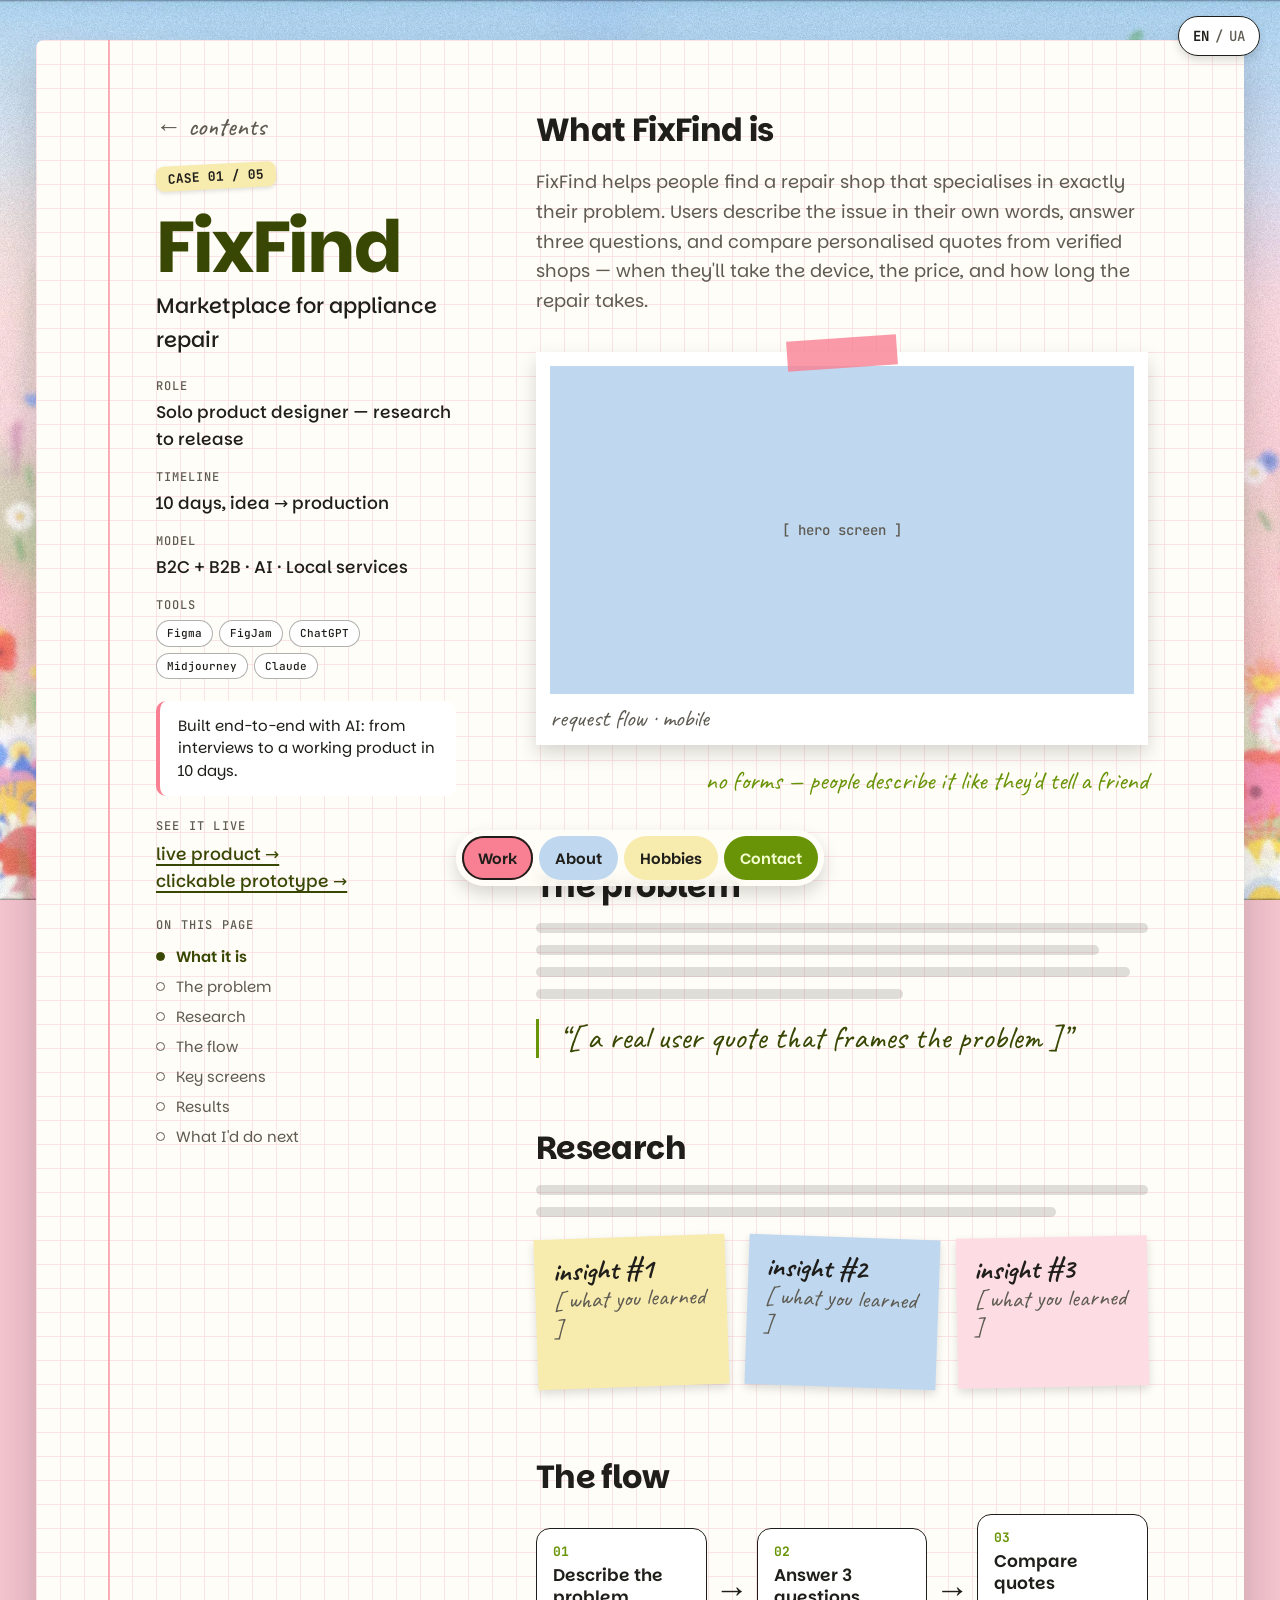
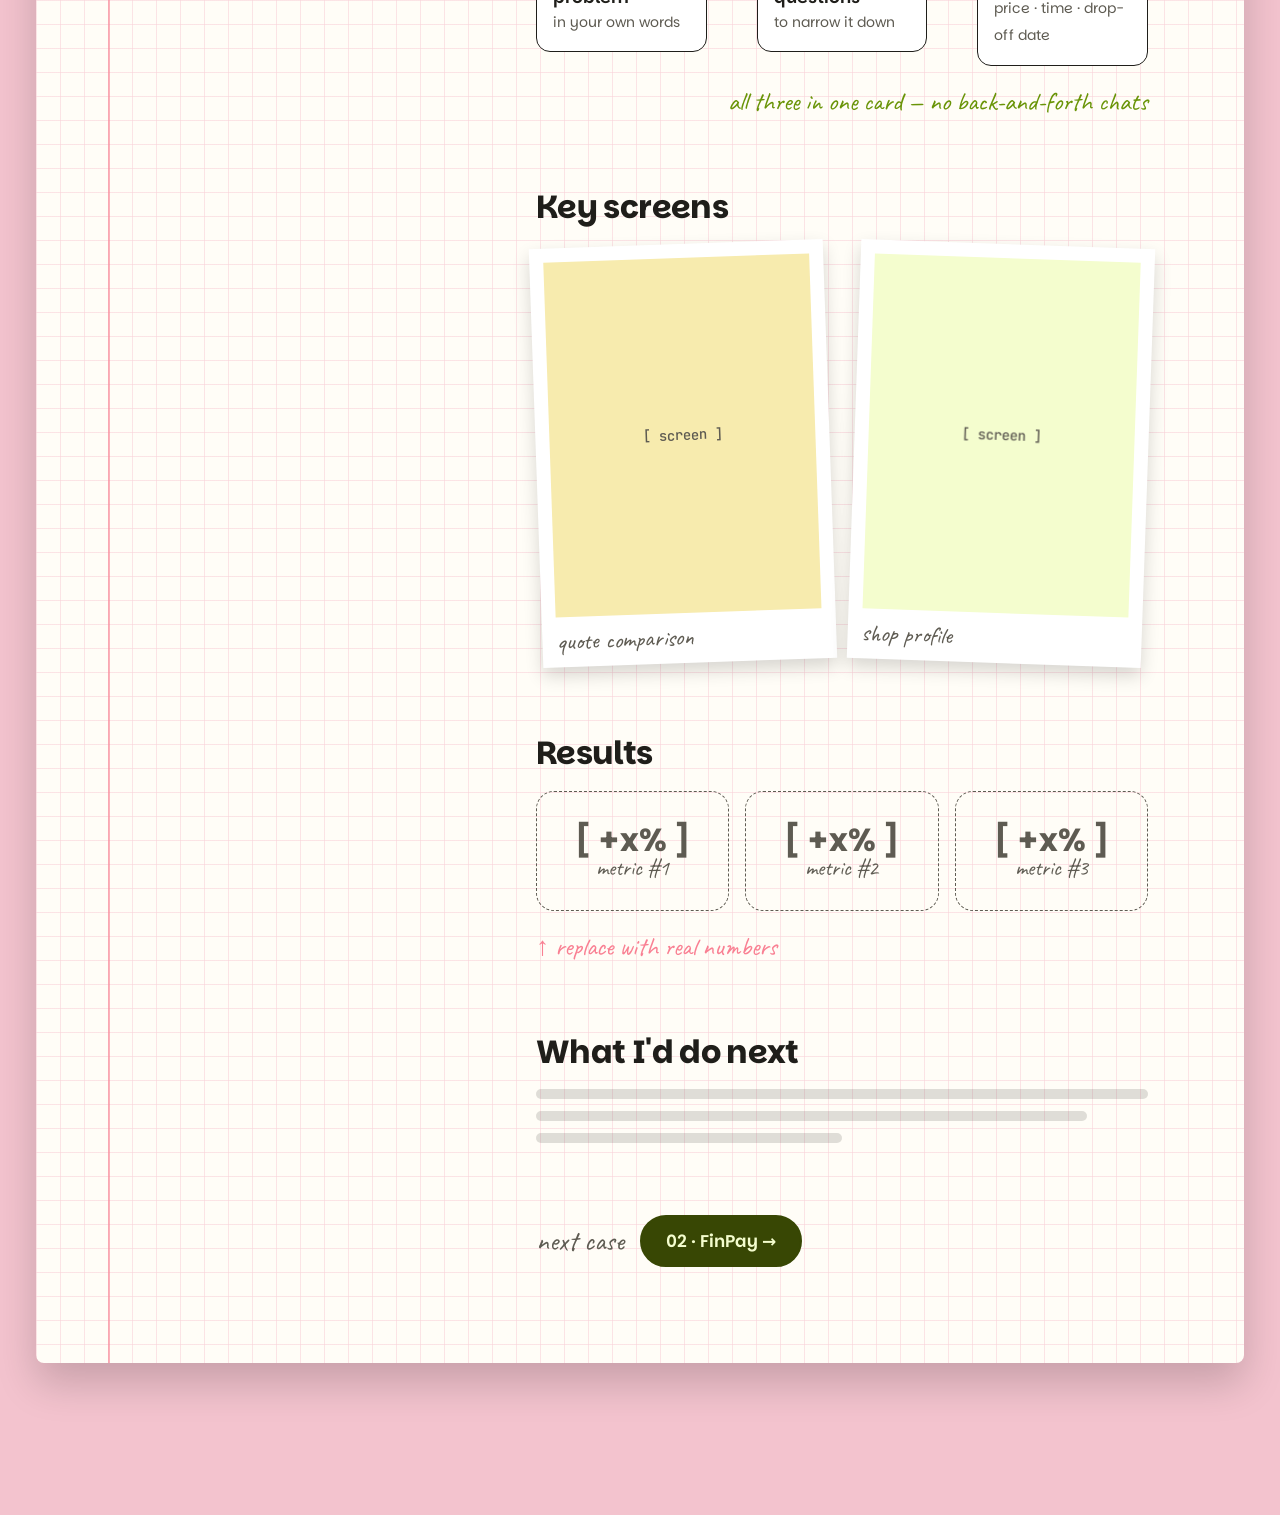
==== cases/fixfind.html @ ec75ca3f "Build notebook portfolio with generated meadow background - Notebook spreads: hero, work contents + " ====
<!doctype html>
<html lang="en">
<head>
  <meta charset="utf-8">
  <meta name="viewport" content="width=device-width, initial-scale=1">
  <title>FixFind — case study · Yana Prydeus</title>
  <meta name="description" content="FixFind: a marketplace for appliance repair, designed and shipped end-to-end with AI in 10 days.">
  <meta name="theme-color" content="#F4FDCE">
  <link rel="preconnect" href="https://fonts.googleapis.com">
  <link rel="preconnect" href="https://fonts.gstatic.com" crossorigin>
  <link href="https://fonts.googleapis.com/css2?family=Caveat:wght@400;700&family=JetBrains+Mono:wght@500;700&family=Parkinsans:wght@400;500;600;700&display=swap" rel="stylesheet">
  <link rel="stylesheet" href="../css/style.css">
  <style>body::before { background-image: url("../assets/meadow-wide.webp"); } @media (max-aspect-ratio: 4/5) { body::before { background-image: url("../assets/meadow-tall.webp"); } }</style>
  <script>try { if (localStorage.getItem('lang') === 'ua') document.documentElement.setAttribute('data-lang', 'ua'); } catch (e) {}</script>
</head>
<body>
  <a class="skip" href="#main" data-i18n="skip">Skip to content</a>
  <button class="lang" type="button" aria-label="Switch language / Змінити мову">
    <span data-lang-opt="en" aria-current="true">EN</span><span aria-hidden="true">/</span><span data-lang-opt="ua">UA</span>
  </button>
  <nav aria-label="Sections">
    <ul class="tabs">
      <li><a class="tab--work" href="../index.html#work" aria-current="true" data-i18n="nav.work">Work</a></li>
      <li><a class="tab--about" href="../index.html#about" data-i18n="nav.about">About</a></li>
      <li><a class="tab--hobbies" href="../index.html#hobbies" data-i18n="nav.hobbies">Hobbies</a></li>
      <li><a class="tab--contact" href="../index.html#contact" data-i18n="nav.contact">Contact</a></li>
    </ul>
  </nav>

  <div class="case-wrap">
    <article class="sheet paper" id="main">
      <!-- Sticky meta column -->
      <aside class="aside stack" aria-label="Project details">
        <a class="hand link" style="display:block;font-size:26px;color:var(--ink-2);text-decoration:none" href="../index.html#work" data-i18n="cp.back">← contents</a>
        <span class="chip-no">CASE 01 / 05</span>
        <div>
          <h1 class="case-title">FixFind</h1>
          <p style="font-size:21px;font-weight:500;margin-top:6px" data-i18n="cp.sub">Marketplace for appliance repair</p>
        </div>
        <dl class="meta">
          <dt data-i18n="cp.role">Role</dt><dd data-i18n="cp.roleV">Solo product designer — research to release</dd>
          <dt data-i18n="cp.time">Timeline</dt><dd data-i18n="cp.timeV">10 days, idea → production</dd>
          <dt data-i18n="cp.model">Model</dt><dd data-i18n="cp.modelV">B2C + B2B · AI · Local services</dd>
          <dt data-i18n="cp.tools">Tools</dt>
          <dd><ul class="chips" style="margin-top:6px"><li>Figma</li><li>FigJam</li><li>ChatGPT</li><li>Midjourney</li><li>Claude</li></ul></dd>
        </dl>
        <p class="callout" data-i18n="cp.callout">Built end-to-end with AI: from interviews to a working product in 10 days.</p>
        <div>
          <p class="label" data-i18n="cp.live">See it live</p>
          <!-- TODO: real links -->
          <p style="margin-top:6px"><a class="link" href="#" data-i18n="cp.liveL">live product →</a></p>
          <p><a class="link" href="#" data-i18n="cp.protoL">clickable prototype →</a></p>
        </div>
        <nav class="toc-wrap" aria-label="On this page">
          <p class="label" data-i18n="cp.toc">On this page</p>
          <ul class="toc">
            <li><a href="#what" aria-current="true" data-i18n="cp.s1">What it is</a></li>
            <li><a href="#problem" data-i18n="cp.s2">The problem</a></li>
            <li><a href="#research" data-i18n="cp.s3">Research</a></li>
            <li><a href="#flow" data-i18n="cp.s4">The flow</a></li>
            <li><a href="#screens" data-i18n="cp.s5">Key screens</a></li>
            <li><a href="#results" data-i18n="cp.s6">Results</a></li>
            <li><a href="#next" data-i18n="cp.s7">What I'd do next</a></li>
          </ul>
        </nav>
      </aside>

      <!-- Story -->
      <div class="story">
        <section id="what" class="stack">
          <h2 class="h3" data-i18n="cp.whatT">What FixFind is</h2>
          <p data-i18n="cp.whatP">FixFind helps people find a repair shop that specialises in exactly their problem. Users describe the issue in their own words, answer three questions, and compare personalised quotes from verified shops — when they'll take the device, the price, and how long the repair takes.</p>
          <figure class="polaroid" style="margin-top:36px">
            <span class="tape" aria-hidden="true"></span>
            <!-- TODO: hero screenshot -->
            <div class="preview__shot" style="background:var(--clip-blue);aspect-ratio:16/9" data-i18n="cp.shot">[ hero screen ]</div>
            <figcaption data-i18n="cp.shotCap">request flow · mobile</figcaption>
          </figure>
          <p class="note" style="text-align:right" data-i18n="cp.noForms">no forms — people describe it like they'd tell a friend</p>
        </section>

        <section id="problem" class="stack">
          <h2 class="h3" data-i18n="cp.s2">The problem</h2>
          <div class="ph-lines" aria-hidden="true"><span style="width:100%"></span><span style="width:92%"></span><span style="width:97%"></span><span style="width:60%"></span></div>
          <p class="quote" data-i18n="cp.quote">“[ a real user quote that frames the problem ]”</p>
        </section>

        <section id="research" class="stack">
          <h2 class="h3" data-i18n="cp.s3">Research</h2>
          <div class="ph-lines" aria-hidden="true"><span style="width:100%"></span><span style="width:85%"></span></div>
          <div class="insights">
            <div class="sticky"><b><span data-i18n="cp.insight">insight</span> #1</b><span data-i18n="cp.insightP">[ what you learned ]</span></div>
            <div class="sticky"><b><span data-i18n="cp.insight">insight</span> #2</b><span data-i18n="cp.insightP">[ what you learned ]</span></div>
            <div class="sticky"><b><span data-i18n="cp.insight">insight</span> #3</b><span data-i18n="cp.insightP">[ what you learned ]</span></div>
          </div>
        </section>

        <section id="flow" class="stack">
          <h2 class="h3" data-i18n="cp.s4">The flow</h2>
          <div class="flow">
            <div class="step"><b>01</b><strong data-i18n="cp.st1">Describe the problem</strong><span data-i18n="cp.st1s">in your own words</span></div>
            <span class="flow__arrow" aria-hidden="true">→</span>
            <div class="step"><b>02</b><strong data-i18n="cp.st2">Answer 3 questions</strong><span data-i18n="cp.st2s">to narrow it down</span></div>
            <span class="flow__arrow" aria-hidden="true">→</span>
            <div class="step"><b>03</b><strong data-i18n="cp.st3">Compare quotes</strong><span data-i18n="cp.st3s">price · time · drop-off date</span></div>
          </div>
          <p class="note" style="text-align:right" data-i18n="cp.oneCard">all three in one card — no back-and-forth chats</p>
        </section>

        <section id="screens" class="stack">
          <h2 class="h3" data-i18n="cp.s5">Key screens</h2>
          <div class="screens">
            <figure class="polaroid"><div class="photo" style="background:var(--butter);aspect-ratio:3/4" data-i18n="cp.scr">[ screen ]</div><figcaption data-i18n="cp.scr1">quote comparison</figcaption></figure>
            <figure class="polaroid"><div class="photo" style="background:var(--melon);aspect-ratio:3/4" data-i18n="cp.scr">[ screen ]</div><figcaption data-i18n="cp.scr2">shop profile</figcaption></figure>
          </div>
        </section>

        <section id="results" class="stack">
          <h2 class="h3" data-i18n="cp.s6">Results</h2>
          <div class="results">
            <div class="result"><b>[ +x% ]</b><span><span data-i18n="cp.metric">metric</span> #1</span></div>
            <div class="result"><b>[ +x% ]</b><span><span data-i18n="cp.metric">metric</span> #2</span></div>
            <div class="result"><b>[ +x% ]</b><span><span data-i18n="cp.metric">metric</span> #3</span></div>
          </div>
          <p class="note" style="color:var(--blush)" data-i18n="cp.todo">↑ replace with real numbers</p>
        </section>

        <section id="next" class="stack">
          <h2 class="h3" data-i18n="cp.s7">What I'd do next</h2>
          <div class="ph-lines" aria-hidden="true"><span style="width:100%"></span><span style="width:90%"></span><span style="width:50%"></span></div>
        </section>

        <div class="next">
          <span class="hand" style="font-size:28px;color:var(--ink-2)" data-i18n="cp.nextCase">next case</span>
          <a class="btn btn--solid" href="../index.html#work">02 · FinPay →</a>
        </div>
      </div>
    </article>
  </div>

  <script src="../js/i18n.js"></script>
  <script src="../js/main.js"></script>
</body>
</html>
---- css/style.css ----
/* ==========================================================
   Yana Prydeus — notebook portfolio
   Palette from the moodboard: Melon · Blush · Pistachio · Grass
   ========================================================== */
:root {
  --melon: #F4FDCE;
  --blush: #F98093;
  --blush-soft: #FDDDE3;
  --pistachio: #699407;
  --grass: #384704;
  --paper: #FFFDF7;
  --grid: rgba(249, 211, 217, .6);
  --fold: #E9DCCB;
  --clip-blue: #BFD8F0;
  --butter: #F7EBAE;
  --lilac: #E6DDF7;
  --tennis: #DCEB6E;
  --ink: #1F1E1A;
  --ink-2: #5E5B52;
  --line: rgba(31, 30, 26, .15);

  --f-sans: "Parkinsans", system-ui, -apple-system, "Segoe UI", sans-serif;
  --f-hand: "Caveat", "Segoe Print", cursive;
  --f-mono: "JetBrains Mono", ui-monospace, Menlo, monospace;

  --ease-out: cubic-bezier(.22, 1, .36, 1);
  --shadow-sm: 0 4px 10px rgba(0, 0, 0, .14);
  --shadow-md: 0 8px 18px rgba(0, 0, 0, .16);
  --shadow-lg: 0 20px 40px rgba(0, 0, 0, .18);
  --tabs-w: 120px;
}

*, *::before, *::after { box-sizing: border-box; }
html { scroll-behavior: smooth; -webkit-text-size-adjust: 100%; }
body {
  margin: 0;
  min-height: 100vh;
  color: var(--ink);
  font: 400 17px/1.6 var(--f-sans);
  background: #F3C3CE;
  -webkit-font-smoothing: antialiased;
}
/* Meadow background — fixed layer (works on iOS, unlike background-attachment: fixed) */
body::before {
  content: "";
  position: fixed;
  inset: 0;
  z-index: -1;
  background: #F3C3CE url("../assets/meadow-wide.webp") center / cover no-repeat;
}
@media (max-aspect-ratio: 4/5) {
  body::before { background-image: url("../assets/meadow-tall.webp"); }
}

img, svg { display: block; max-width: 100%; }
a { color: inherit; }
h1, h2, h3, p { margin: 0; }
h1, h2, h3 { letter-spacing: -0.02em; line-height: 1.1; text-wrap: balance; }
button { font: inherit; color: inherit; }

:focus-visible { outline: 3px solid var(--grass); outline-offset: 3px; border-radius: 6px; }
.skip {
  position: absolute; left: 16px; top: -80px; z-index: 200;
  background: var(--ink); color: var(--paper); padding: 10px 16px; border-radius: 10px; text-decoration: none;
}
.skip:focus { top: 16px; }
.visually-hidden { position: absolute !important; width: 1px; height: 1px; overflow: hidden; clip: rect(0 0 0 0); white-space: nowrap; }

/* ---------- Type helpers ---------- */
.eyebrow { font: 500 13px/1.4 var(--f-mono); letter-spacing: .12em; text-transform: uppercase; color: var(--ink-2); }
.label { white-space: nowrap; font: 500 12px/1.4 var(--f-mono); letter-spacing: .1em; text-transform: uppercase; color: var(--ink-2); }
.hand { font-family: var(--f-hand); line-height: 1.15; }
.hand--title { font-size: clamp(40px, 5vw, 56px); font-weight: 700; color: var(--pistachio); transform: rotate(-2deg); transform-origin: left; display: inline-block; }
.display { font-size: clamp(34px, 4.2vw, 50px); font-weight: 700; line-height: 1.12; }
.h2 { font-size: clamp(30px, 3.4vw, 40px); font-weight: 700; }
.h3 { font-size: clamp(24px, 2.6vw, 32px); font-weight: 700; }
.lead { font-size: 18px; line-height: 1.6; color: var(--ink-2); max-width: 46ch; }
.muted { color: var(--ink-2); }
mark {
  background: linear-gradient(transparent 55%, var(--blush-soft) 55%, var(--blush-soft) 92%, transparent 92%);
  color: inherit; padding: 0 .08em;
}

/* ---------- Buttons ---------- */
.actions { display: flex; flex-wrap: wrap; gap: 12px; }
.btn {
  display: inline-flex; align-items: center; justify-content: center; gap: 8px;
  min-height: 52px; padding: 0 24px; border-radius: 999px;
  font: 600 17px/1 var(--f-sans); text-decoration: none; cursor: pointer;
  border: 2px solid var(--grass);
  transition: transform .2s var(--ease-out), background-color .2s, color .2s;
}
.btn--solid { background: var(--grass); color: var(--melon); }
.btn--ghost { background: transparent; color: var(--grass); }
.btn:hover { transform: translateY(-2px); }
.btn--ghost:hover { background: var(--melon); }
.btn[aria-disabled="true"] { opacity: .5; pointer-events: none; }
.link { color: var(--grass); font-weight: 500; text-underline-offset: 4px; text-decoration-thickness: 1.5px; }
.link:hover { color: var(--pistachio); }

/* ---------- Fixed chrome: language switch + index tabs ---------- */
.lang {
  position: fixed; top: 16px; right: 20px; z-index: 50;
  display: inline-flex; align-items: center; gap: 6px;
  min-height: 40px; padding: 0 14px; border-radius: 999px;
  background: #fff; border: 1.5px solid var(--ink); cursor: pointer;
  font: 500 14px/1 var(--f-mono); box-shadow: var(--shadow-sm);
}
.lang span { color: var(--ink-2); }
.lang span[aria-current="true"] { color: var(--ink); font-weight: 700; }

.tabs {
  position: fixed; right: 0; top: 110px; z-index: 40;
  display: flex; flex-direction: column; gap: 14px;
  margin: 0; padding: 0; list-style: none;
}
.tabs a {
  display: flex; align-items: center;
  width: var(--tabs-w); height: 58px; padding-left: 26px;
  border-radius: 12px 0 0 12px;
  font: 600 16px/1 var(--f-sans); text-decoration: none; color: var(--ink);
  box-shadow: 0 2px 6px rgba(0, 0, 0, .12);
  transform: translateX(14px);
  transition: transform .25s var(--ease-out);
}
.tabs a:hover, .tabs a[aria-current="true"] { transform: translateX(0); }
.tab--work { background: var(--blush); }
.tab--about { background: var(--clip-blue); }
.tab--hobbies { background: var(--butter); }
.tab--contact { background: var(--pistachio); color: var(--melon) !important; }

/* ---------- Sections & notebook spreads ---------- */
main { padding: 0 calc(var(--tabs-w) + 8px) 0 24px; }
.section { padding: 64px 0; scroll-margin-top: 0; }
.section:first-child { padding-top: 60px; }

.spread {
  position: relative;
  max-width: 1208px; margin: 0 auto;
  display: grid; grid-template-columns: 1fr 1fr;
  background: var(--fold);
  border-radius: 8px; padding: 0 4px 8px;
  box-shadow: var(--shadow-lg);
}
.spread::after { /* the fold */
  content: ""; position: absolute; top: 0; bottom: 8px; left: 50%; width: 60px; transform: translateX(-50%);
  background: linear-gradient(90deg, transparent, rgba(0, 0, 0, .10), transparent);
  pointer-events: none;
}
.paper {
  background-color: var(--paper);
  background-image:
    linear-gradient(var(--grid) 1px, transparent 1px),
    linear-gradient(90deg, var(--grid) 1px, transparent 1px);
  background-size: 24px 24px;
}
.page { position: relative; min-height: 760px; padding: 56px 64px 64px 72px; overflow: hidden; }
.page--left { border-radius: 6px 0 0 6px; }
.page--right { border-radius: 0 6px 6px 0; padding-left: 64px; }
.stack > * + * { margin-top: var(--gap, 20px); }

/* ---------- Shared paper objects ---------- */
.polaroid {
  background: #fff; padding: 14px 14px 12px; margin: 0;
  box-shadow: var(--shadow-md); position: relative;
}
.polaroid figcaption { font: 400 24px/1.2 var(--f-hand); color: var(--ink-2); padding-top: 10px; }
.photo {
  aspect-ratio: 25 / 29; display: grid; place-items: center;
  font: 500 14px/1 var(--f-mono); color: var(--ink-2);
  background: var(--clip-blue); overflow: hidden;
}
.photo img { width: 100%; height: 100%; object-fit: cover; }
.tape { position: absolute; width: 110px; height: 30px; background: rgba(249, 128, 147, .8); left: 50%; top: -14px; transform: translateX(-50%) rotate(-4deg); }
.tape--blue { background: rgba(191, 216, 240, .9); }
.tape--butter { background: rgba(247, 235, 174, .95); }
.sticky {
  background: var(--butter); padding: 16px 18px 18px; box-shadow: var(--shadow-sm);
  font-family: var(--f-hand); text-decoration: none; display: block; width: max-content; max-width: 240px;
}
.sticky b { display: block; font-size: 28px; line-height: 1.1; }
.sticky span { display: block; font-size: 24px; line-height: 1.15; color: var(--ink-2); }
.sticky b span { display: inline; font-size: inherit; color: inherit; }
a.sticky { transition: transform .25s var(--ease-out); }
a.sticky:hover { transform: rotate(0deg) translateY(-3px) !important; }
.deco { position: absolute; pointer-events: none; }
.sparkle { width: 26px; height: 26px; }

/* ---------- Hero ---------- */
.hero__intro { --gap: 22px; }
.hero__note { position: absolute; left: 72px; bottom: 48px; font-size: 28px; color: var(--ink-2); }
.hero__photo { width: 100%; transform: rotate(-3deg); margin-top: 18px; }
.hero__photo .clip { position: absolute; top: -32px; left: 50%; transform: translateX(-50%); width: 96px; }
.hero__right { display: grid; grid-template-columns: minmax(0, 250px) 1fr; gap: 28px; align-items: start; }
.impact { list-style: none; margin: 0; padding: 30px 0 0; position: relative; }
.impact__title { font: 700 30px/1 var(--f-hand); color: var(--pistachio); transform: rotate(-2deg); margin-bottom: 14px; }
.impact li + li { margin-top: 16px; }
.impact b { display: block; font: 700 40px/1.05 var(--f-sans); color: var(--grass); letter-spacing: -0.02em; }
.impact span { font: 400 24px/1.1 var(--f-hand); color: var(--ink-2); }
.impact .circle { position: absolute; left: -16px; top: -12px; width: 150px; }
.hero__sticky { position: absolute; left: 80px; bottom: 120px; transform: rotate(4deg); }
.hero__ball { right: 70px; bottom: 70px; width: 70px; transform: rotate(20deg); }

/* ---------- Work: contents + preview ---------- */
.contents { list-style: none; margin: 8px 0 0; padding: 0; }
.row {
  display: flex; align-items: center; gap: 12px; width: 100%;
  padding: 16px 12px; border: 0; border-radius: 8px; background: transparent;
  text-align: left; cursor: pointer;
  transition: background-color .2s;
}
.row:hover, .row[aria-pressed="true"] { background: var(--blush-soft); }
.row__no { font: 500 14px/1 var(--f-mono); color: var(--ink-2); width: 24px; flex: none; }
.row__title { font: 600 24px/1.15 var(--f-sans); letter-spacing: -0.01em; }
.row__leader { flex: 1; border-bottom: 1.5px dotted rgba(94, 91, 82, .6); transform: translateY(4px); min-width: 24px; }
.row__domain { font: 400 25px/1 var(--f-hand); color: var(--ink-2); white-space: nowrap; }
.preview { --gap: 18px; }
.preview .polaroid { padding: 12px; transform: rotate(-1.5deg); }
.preview__shot { aspect-ratio: 448 / 240; display: grid; place-items: center; font: 500 14px/1 var(--f-mono); color: var(--ink-2); transition: background-color .3s; }
.preview__title { font: 700 40px/1.1 var(--f-sans); color: var(--grass); letter-spacing: -0.02em; }
.preview__metric { display: flex; align-items: baseline; gap: 12px; flex-wrap: wrap; }
.preview__metric b { font: 700 34px/1 var(--f-sans); color: var(--grass); }
.preview__metric span { font: 400 26px/1 var(--f-hand); color: var(--ink-2); }
.preview [data-fade] { transition: opacity .2s; }
.preview.is-swapping [data-fade] { opacity: 0; }
.work__hint { margin-top: 28px; font-size: 24px; color: var(--pistachio); }

/* ---------- About ---------- */
.process { display: flex; flex-wrap: wrap; align-items: baseline; gap: 2px 8px; font: 700 30px/1.25 var(--f-hand); color: var(--grass); margin-top: 8px; }
.process i { font-style: normal; font-weight: 400; color: var(--ink-2); }
.timeline { list-style: none; margin: 18px 0 0; padding: 0; }
.job { display: grid; grid-template-columns: 96px 1fr; gap: 0 18px; padding: 14px 0; align-items: baseline; }
.job + .job { border-top: 1px dashed var(--line); }
.job__years { font: 500 12px/1 var(--f-mono); color: var(--ink-2); }
.job__co { font: 600 19px/1.3 var(--f-sans); display: block; }
.job__role { font-size: 14px; color: var(--ink-2); display: block; }
.job__metric { font-size: 15px; display: block; margin-top: 3px; }
.job__metric b { color: var(--grass); }
.chips { display: flex; flex-wrap: wrap; gap: 6px; list-style: none; margin: 10px 0 0; padding: 0; }
.chips li { padding: 5px 10px; border-radius: 999px; background: #fff; border: 1px solid rgba(31, 30, 26, .35); font: 500 11px/1.3 var(--f-mono); }
.about__sticky { position: absolute; right: 56px; bottom: 56px; transform: rotate(4deg); }

/* ---------- Hobbies: flip polaroids ---------- */
.flip { perspective: 1200px; width: 228px; position: relative; }
.flip__inner { position: relative; transition: transform .6s var(--ease-out); transform-style: preserve-3d; }
.flip__face, .flip__back { backface-visibility: hidden; -webkit-backface-visibility: hidden; }
.flip__back {
  position: absolute; inset: 0; transform: rotateY(180deg);
  background: var(--paper); box-shadow: var(--shadow-md);
  display: grid; place-items: center; padding: 24px; text-align: center;
  font: 400 26px/1.2 var(--f-hand); color: var(--ink-2);
}
.flip:hover .flip__inner, .flip:focus-within .flip__inner, .flip.is-flipped .flip__inner { transform: rotateY(180deg); }
.flip button { all: unset; display: block; width: 100%; cursor: pointer; }
.flip .polaroid, .flip .photo { width: 100%; }
.flip button:focus-visible { outline: 3px solid var(--grass); outline-offset: 6px; }
.hobbies__big { width: 300px; transform: rotate(-4deg); margin-top: 40px; }
.hobbies__grid { position: relative; height: 640px; }
.hobbies__grid .flip:nth-child(1) { position: absolute; left: 0; top: 8px; transform: rotate(3deg); }
.hobbies__grid .flip:nth-child(2) { position: absolute; left: 260px; top: 40px; transform: rotate(-4deg); }
.hobbies__grid .flip:nth-child(3) { position: absolute; left: 96px; top: 340px; transform: rotate(-2deg); }
.hobbies__ask { position: absolute; right: 48px; bottom: 120px; transform: rotate(5deg); }
.hobbies__note { position: absolute; right: 40px; bottom: 40px; font-size: 26px; color: var(--pistachio); text-align: right; }

/* ---------- Contact ---------- */
.paths { display: grid; gap: 16px; margin-top: 8px; }
.path { background: #fff; border-radius: 14px; padding: 20px 22px; box-shadow: var(--shadow-sm); border-left: 4px solid var(--blush); }
.path:nth-child(2) { border-left-color: var(--pistachio); }
.path h3 { font-size: 20px; margin-bottom: 6px; }
.path p { color: var(--ink-2); font-size: 16px; margin-bottom: 12px; }
.contact-list { list-style: none; margin: 18px 0 0; padding: 0; }
.contact-list li { display: grid; grid-template-columns: 124px 1fr; gap: 12px; padding: 16px 0; align-items: baseline; }
.contact-list li + li { border-top: 1px dashed var(--line); }
.contact-list a, .contact-list span { font: 600 19px/1.35 var(--f-sans); overflow-wrap: anywhere; }
.footer { text-align: center; padding: 8px 16px 40px; font: 400 26px/1.2 var(--f-hand); color: var(--ink); text-shadow: 0 1px 8px rgba(255, 255, 255, .7); }

/* ---------- Loader: the notebook opens ---------- */
.loader { display: none; }
html.play-loader .loader {
  display: grid; place-items: center;
  position: fixed; inset: 0; z-index: 100;
  background: rgba(244, 253, 206, .35);
  backdrop-filter: blur(6px); -webkit-backdrop-filter: blur(6px);
  animation: loader-out .45s var(--ease-out) 1.05s forwards;
}
.nb {
  position: relative; width: 240px; height: 320px; perspective: 1600px;
  /* float in, then slide right so the opened spread ends up centred */
  animation: nb-in .35s var(--ease-out) both, nb-center .65s var(--ease-out) .3s forwards;
}
.nb__page, .nb__cover { position: absolute; inset: 0; }
.nb__page { border-radius: 4px 10px 10px 4px; box-shadow: var(--shadow-lg); }
.nb__cover {
  transform-origin: left center; transform-style: preserve-3d;
  animation: nb-flip .65s var(--ease-out) .3s forwards;
}
.nb__front, .nb__inside { position: absolute; inset: 0; backface-visibility: hidden; -webkit-backface-visibility: hidden; }
.nb__front { background: var(--blush); border-radius: 4px 10px 10px 4px; display: grid; place-items: center; box-shadow: var(--shadow-lg); }
.nb__inside { transform: rotateY(180deg); border-radius: 10px 4px 4px 10px; box-shadow: inset -12px 0 16px -10px rgba(0,0,0,.18); }
.nb__label { background: var(--paper); padding: 10px 16px; border-radius: 4px; font-family: var(--f-hand); text-align: center; }
.nb__label b { display: block; font-size: 28px; line-height: 1; }
.nb__label span { font-size: 20px; color: var(--ink-2); }
.nb__band { position: absolute; top: 0; bottom: 0; right: 28px; width: 14px; background: var(--grass); animation: nb-band .4s ease-in .25s forwards; }
@keyframes nb-in { from { opacity: 0; transform: translateY(24px) scale(.96); } }
@keyframes nb-flip { to { transform: rotateY(-178deg); } }
@keyframes nb-center { to { transform: translateX(120px); } }
@keyframes nb-band { to { transform: translateX(90px) rotate(14deg); opacity: 0; } }
@keyframes loader-out { to { opacity: 0; transform: scale(1.4); visibility: hidden; } }

/* ---------- Case study page ---------- */
.case-wrap { padding: 40px calc(var(--tabs-w) + 8px) 64px 24px; }
.sheet {
  max-width: 1208px; margin: 0 auto; border-radius: 8px; box-shadow: var(--shadow-lg);
  position: relative;
  display: grid; grid-template-columns: 300px minmax(0, 1fr); gap: 80px;
  padding: 72px 96px 96px 120px;
}
.sheet::before { content: ""; position: absolute; top: 0; bottom: 0; left: 72px; width: 2px; background: rgba(249, 128, 147, .6); }
.aside { position: sticky; top: 32px; align-self: start; --gap: 22px; }
.case-title { font: 700 72px/1 var(--f-sans); color: var(--grass); letter-spacing: -0.03em; }
.chip-no { display: inline-block; background: var(--butter); padding: 6px 12px; border-radius: 8px; font: 700 13px/1 var(--f-mono); transform: rotate(-3deg); box-shadow: 0 2px 4px rgba(0, 0, 0, .12); }
.meta dt { font: 500 12px/1.4 var(--f-mono); letter-spacing: .08em; color: var(--ink-2); text-transform: uppercase; }
.meta dd { margin: 4px 0 16px; font-weight: 500; }
.callout { background: #fff; border-left: 4px solid var(--blush); border-radius: 10px; padding: 14px 18px; font-size: 15px; line-height: 1.5; }
.toc { list-style: none; margin: 8px 0 0; padding: 0; font-size: 15px; }
.toc a { display: block; padding: 3px 0 3px 20px; text-decoration: none; color: var(--ink-2); position: relative; }
.toc a::before { content: ""; position: absolute; left: 0; top: .62em; width: 9px; height: 9px; border-radius: 50%; border: 1.5px solid currentColor; }
.toc a[aria-current="true"] { color: var(--grass); font-weight: 600; }
.toc a[aria-current="true"]::before { background: currentColor; }
.story > section { scroll-margin-top: 32px; --gap: 20px; }
.story > section + section { margin-top: 72px; }
.story p { color: var(--ink-2); font-size: 18px; line-height: 1.65; max-width: 62ch; }
.note, .story .note { font: 400 26px/1.2 var(--f-hand); color: var(--pistachio); max-width: none; }
.ph-lines { display: grid; gap: 12px; }
.ph-lines span { height: 10px; border-radius: 5px; background: rgba(31, 30, 26, .14); }
.quote, .story .quote { max-width: none; border-left: 3px solid var(--pistachio); padding-left: 20px; font: 400 32px/1.2 var(--f-hand); color: var(--grass); }
.insights { display: grid; grid-template-columns: repeat(3, 1fr); gap: 20px; }
.insights .sticky { width: auto; max-width: none; min-height: 150px; }
.insights .sticky:nth-child(1) { transform: rotate(-2deg); }
.insights .sticky:nth-child(2) { background: var(--clip-blue); transform: rotate(2deg); }
.insights .sticky:nth-child(3) { background: var(--blush-soft); transform: rotate(-1deg); }
.flow { display: grid; grid-template-columns: 1fr auto 1fr auto 1fr; align-items: center; gap: 8px; }
.step { background: #fff; border: 1.5px solid var(--ink); border-radius: 14px; padding: 16px; }
.step b { display: block; font: 700 13px/1 var(--f-mono); color: var(--pistachio); margin-bottom: 6px; }
.step strong { display: block; font-weight: 600; line-height: 1.3; }
.step span { font-size: 14px; color: var(--ink-2); }
.flow__arrow { font: 700 34px/1 var(--f-hand); }
.screens { display: grid; grid-template-columns: 1fr 1fr; gap: 24px; }
.screens .polaroid:nth-child(1) { transform: rotate(-2deg); }
.screens .polaroid:nth-child(2) { transform: rotate(2deg); }
.results { display: grid; grid-template-columns: repeat(3, 1fr); gap: 16px; }
.result { border: 1.5px dashed var(--ink-2); border-radius: 18px; min-height: 120px; display: grid; place-content: center; text-align: center; }
.result b { font: 700 32px/1.1 var(--f-sans); color: var(--ink-2); }
.result span { font: 400 22px/1 var(--f-hand); color: var(--ink-2); }
.next { display: flex; align-items: center; gap: 16px; margin-top: 72px; }

/* ==========================================================
   Responsive
   ========================================================== */
@media (max-width: 1419px) {
  /* index tabs become a floating bottom bar */
  main, .case-wrap { padding-right: 24px; }
  body { padding-bottom: 88px; }
  .tabs {
    top: auto; bottom: 14px; right: 50%; transform: translateX(50%);
    flex-direction: row; gap: 6px; padding: 6px;
    background: rgba(255, 253, 247, .92); border-radius: 999px; box-shadow: var(--shadow-md);
    backdrop-filter: blur(6px); -webkit-backdrop-filter: blur(6px);
  }
  .tabs a { width: auto; height: 44px; padding: 0 16px; border-radius: 999px; transform: none; font-size: 15px; box-shadow: none; }
  .tabs a:hover { transform: none; }
  .tabs a[aria-current="true"] { outline: 2px solid var(--ink); outline-offset: -2px; }
}

@media (max-width: 1100px) {
  .page { padding: 48px 40px 56px 48px; }
  .hero__right { grid-template-columns: 1fr; }
  .hero__photo { width: 240px; }
  .hobbies__grid .flip { width: 190px; }
  .hobbies__grid .flip:nth-child(2) { left: 210px; }
  .sheet { grid-template-columns: 240px minmax(0, 1fr); gap: 48px; padding: 56px 48px 72px 96px; }
  .case-title { font-size: 56px; }
}

@media (max-width: 900px) {
  .spread { grid-template-columns: 1fr; padding: 0 0 6px; }
  .spread::after { display: none; }
  .page { min-height: 0; padding: 40px 24px 48px; }
  .page--left { border-radius: 6px 6px 0 0; }
  .page--right { border-radius: 0 0 6px 6px; border-top: 1px dashed var(--line); padding-left: 24px; }
  .hero__note, .hero__sticky, .about__sticky, .hobbies__ask, .hobbies__note { position: static; transform: none; margin-top: 24px; }
  .hero__note { display: block; }
  .hero__right { display: flex; flex-direction: column; gap: 28px; }
  .hero__photo { margin: 24px auto 0; }
  .hero__ball, #contact .deco { display: none; }
  .hobbies__big { margin: 24px auto 0; width: min(300px, 100%); }
  .hobbies__grid { height: auto; display: flex; flex-wrap: wrap; gap: 24px; justify-content: center; }
  .hobbies__grid .flip { position: static !important; width: min(228px, 100%); }
  .sheet { grid-template-columns: 1fr; gap: 40px; padding: 40px 24px 56px; }
  .sheet::before { display: none; }
  .aside { position: static; }
  .toc-wrap { display: none; }
  .insights, .results { grid-template-columns: 1fr; }
  .insights .sticky { min-height: 0; }
  .flow { grid-template-columns: 1fr; }
  .flow__arrow { transform: rotate(90deg); justify-self: center; }
  .screens { grid-template-columns: 1fr; }
}

@media (max-width: 600px) {
  body { font-size: 16px; }
  main, .case-wrap { padding-left: 16px; padding-right: 16px; }
  .section { padding: 40px 0; }
  .section:first-child { padding-top: 72px; }
  .case-wrap { padding-top: 72px; }
  .lang { top: 14px; right: 14px; }
  .tabs a { padding: 0 12px; font-size: 14px; }
  .actions .btn { flex: 1 1 100%; }
  .row { padding: 14px 8px; gap: 10px; flex-wrap: wrap; }
  .row__leader { display: none; }
  .row__title { font-size: 21px; }
  .row__domain { width: 100%; padding-left: 34px; font-size: 22px; }
  .job { grid-template-columns: 1fr; gap: 4px; }
  .contact-list li { grid-template-columns: 1fr; gap: 2px; }
  .contact-list a, .contact-list span { font-size: 17px; }
  .case-title { font-size: 48px; }
}

@media (prefers-reduced-motion: reduce) {
  html { scroll-behavior: auto; }
  *, *::before, *::after { animation-duration: .001ms !important; animation-delay: 0s !important; transition-duration: .001ms !important; }
  html.play-loader .loader { animation: loader-fade .2s ease forwards; }
  .nb { display: none; }
  .flip__inner { transition: none; }
}
@keyframes loader-fade { to { opacity: 0; visibility: hidden; } }
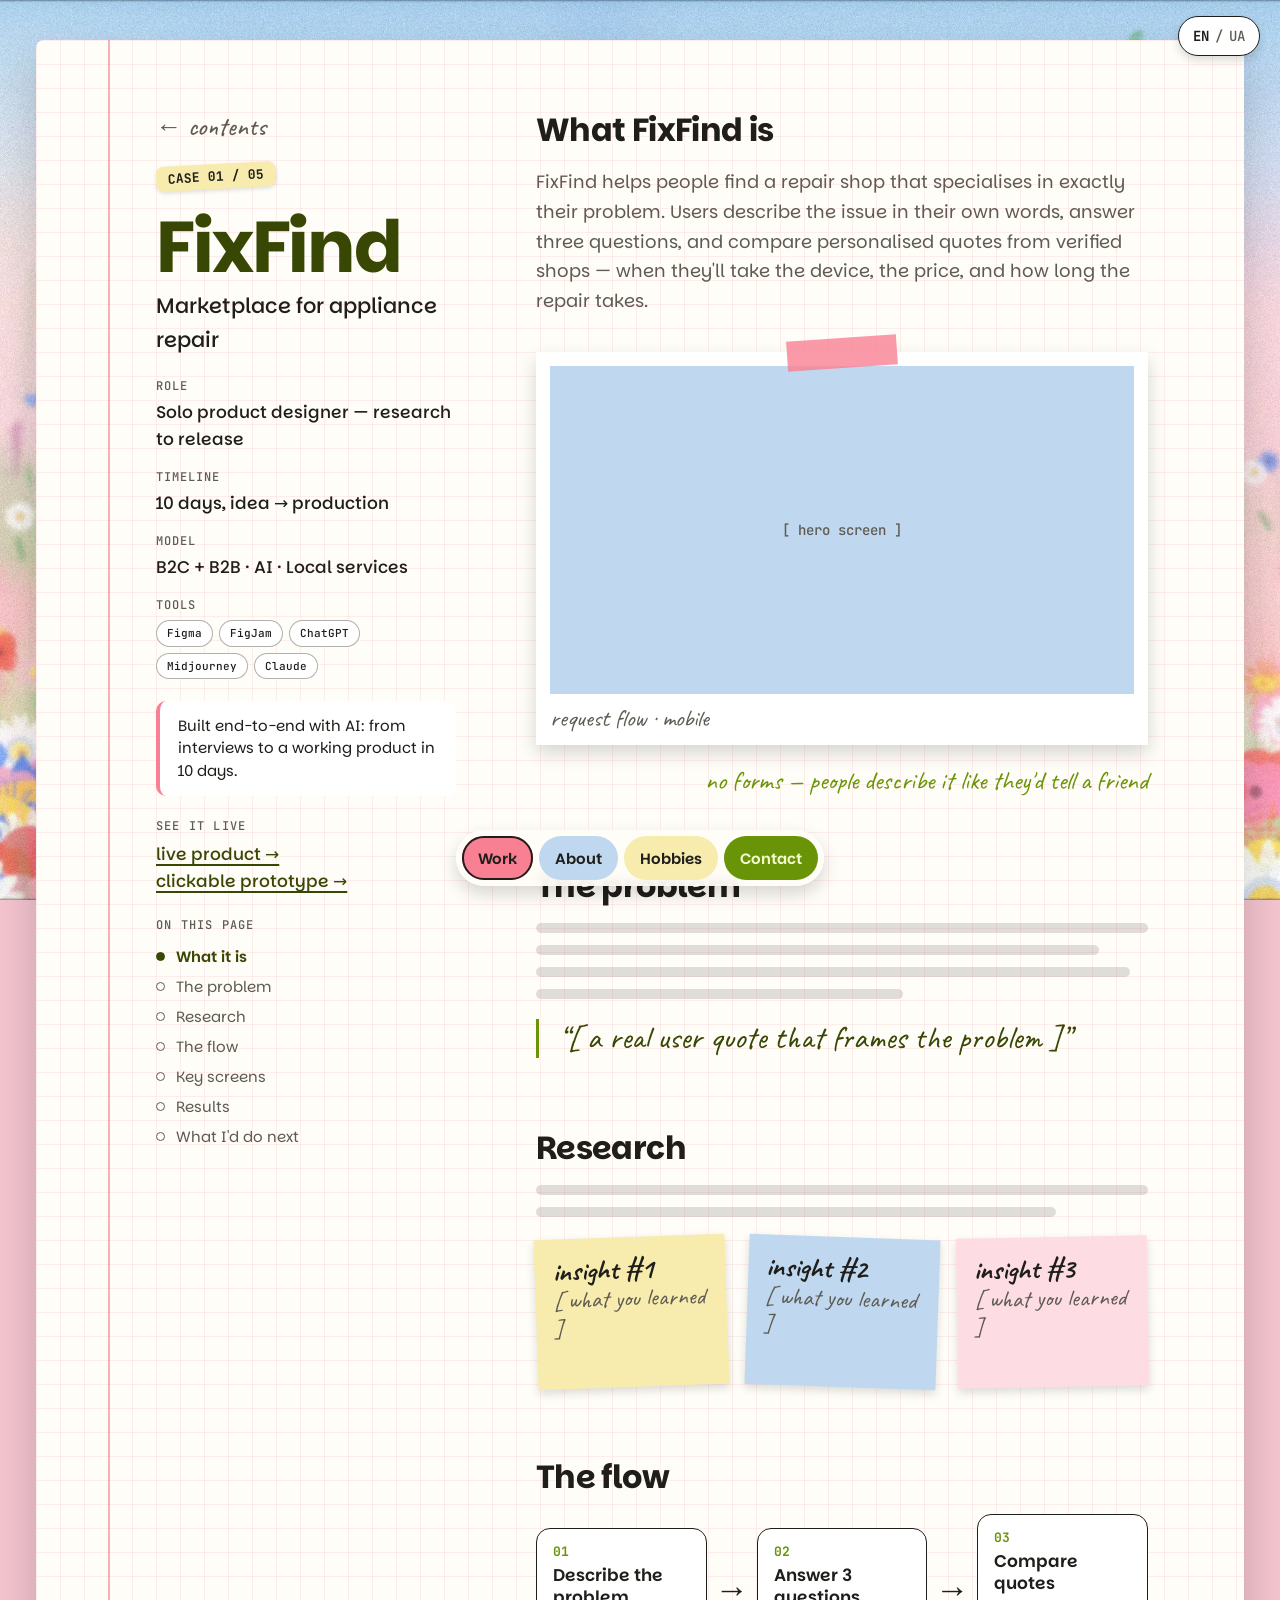
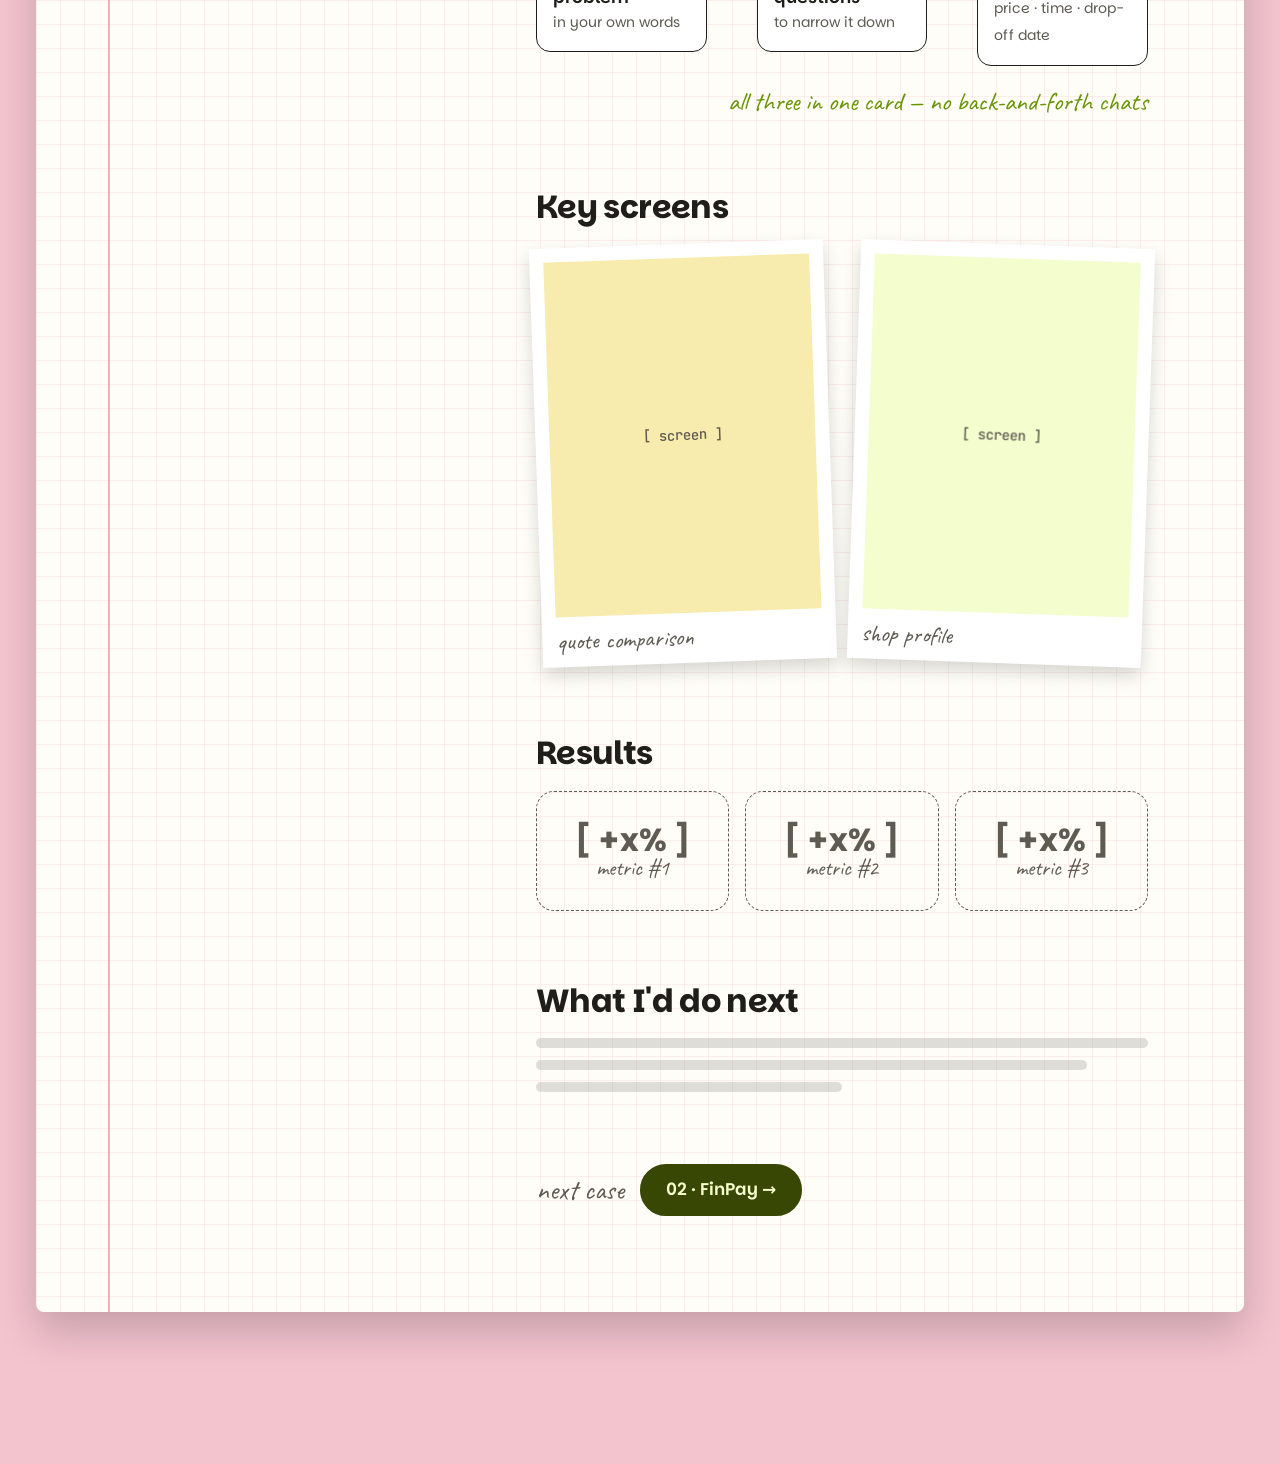
==== commit ad6d4e39: "Replace prototype hints with UI affordances - Remove leftover low-fi annotations (hover hints, metri" ====
--- a/cases/fixfind.html
+++ b/cases/fixfind.html
@@ -122,7 +122,6 @@
             <div class="result"><b>[ +x% ]</b><span><span data-i18n="cp.metric">metric</span> #2</span></div>
             <div class="result"><b>[ +x% ]</b><span><span data-i18n="cp.metric">metric</span> #3</span></div>
           </div>
-          <p class="note" style="color:var(--blush)" data-i18n="cp.todo">↑ replace with real numbers</p>
         </section>
 
         <section id="next" class="stack">
--- a/css/style.css
+++ b/css/style.css
@@ -9,7 +9,7 @@
   --pistachio: #699407;
   --grass: #384704;
   --paper: #FFFDF7;
-  --grid: rgba(249, 211, 217, .6);
+  --grid: rgba(249, 211, 217, .38);
   --fold: #E9DCCB;
   --clip-blue: #BFD8F0;
   --butter: #F7EBAE;
@@ -223,7 +223,12 @@
 .preview__metric span { font: 400 26px/1 var(--f-hand); color: var(--ink-2); }
 .preview [data-fade] { transition: opacity .2s; }
 .preview.is-swapping [data-fade] { opacity: 0; }
-.work__hint { margin-top: 28px; font-size: 24px; color: var(--pistachio); }
+.row__go {
+  font: 600 20px/1 var(--f-sans); color: var(--grass);
+  opacity: 0; transform: translateX(-6px);
+  transition: opacity .2s, transform .2s var(--ease-out);
+}
+.row:hover .row__go, .row[aria-pressed="true"] .row__go, .row:focus-visible .row__go { opacity: 1; transform: none; }
 
 /* ---------- About ---------- */
 .process { display: flex; flex-wrap: wrap; align-items: baseline; gap: 2px 8px; font: 700 30px/1.25 var(--f-hand); color: var(--grass); margin-top: 8px; }
@@ -251,6 +256,15 @@
   font: 400 26px/1.2 var(--f-hand); color: var(--ink-2);
 }
 .flip:hover .flip__inner, .flip:focus-within .flip__inner, .flip.is-flipped .flip__inner { transform: rotateY(180deg); }
+.flip__badge {
+  position: absolute; right: 12px; bottom: 12px; width: 34px; height: 34px; border-radius: 50%;
+  display: grid; place-items: center; background: #fff; color: var(--ink-2);
+  box-shadow: 0 2px 6px rgba(0, 0, 0, .16);
+  transition: transform .4s var(--ease-out), color .2s;
+}
+.flip__badge svg { width: 18px; height: 18px; }
+.flip:hover .flip__badge, .flip button:focus-visible .flip__badge { transform: rotate(180deg); color: var(--grass); }
+.flip__back { position: absolute; }
 .flip button { all: unset; display: block; width: 100%; cursor: pointer; }
 .flip .polaroid, .flip .photo { width: 100%; }
 .flip button:focus-visible { outline: 3px solid var(--grass); outline-offset: 6px; }
@@ -259,8 +273,8 @@
 .hobbies__grid .flip:nth-child(1) { position: absolute; left: 0; top: 8px; transform: rotate(3deg); }
 .hobbies__grid .flip:nth-child(2) { position: absolute; left: 260px; top: 40px; transform: rotate(-4deg); }
 .hobbies__grid .flip:nth-child(3) { position: absolute; left: 96px; top: 340px; transform: rotate(-2deg); }
-.hobbies__ask { position: absolute; right: 48px; bottom: 120px; transform: rotate(5deg); }
-.hobbies__note { position: absolute; right: 40px; bottom: 40px; font-size: 26px; color: var(--pistachio); text-align: right; }
+.hobbies__ask { position: absolute; right: 16px; bottom: 64px; max-width: 210px; transform: rotate(5deg); }
+.hobbies__ask b { font-size: 25px; white-space: nowrap; }
 
 /* ---------- Contact ---------- */
 .paths { display: grid; gap: 16px; margin-top: 8px; }
@@ -388,7 +402,7 @@
   .page { min-height: 0; padding: 40px 24px 48px; }
   .page--left { border-radius: 6px 6px 0 0; }
   .page--right { border-radius: 0 0 6px 6px; border-top: 1px dashed var(--line); padding-left: 24px; }
-  .hero__note, .hero__sticky, .about__sticky, .hobbies__ask, .hobbies__note { position: static; transform: none; margin-top: 24px; }
+  .hero__note, .hero__sticky, .about__sticky, .hobbies__ask { position: static; transform: none; margin-top: 24px; }
   .hero__note { display: block; }
   .hero__right { display: flex; flex-direction: column; gap: 28px; }
   .hero__photo { margin: 24px auto 0; }
@@ -417,7 +431,7 @@
   .tabs a { padding: 0 12px; font-size: 14px; }
   .actions .btn { flex: 1 1 100%; }
   .row { padding: 14px 8px; gap: 10px; flex-wrap: wrap; }
-  .row__leader { display: none; }
+  .row__leader, .row__go { display: none; }
   .row__title { font-size: 21px; }
   .row__domain { width: 100%; padding-left: 34px; font-size: 22px; }
   .job { grid-template-columns: 1fr; gap: 4px; }
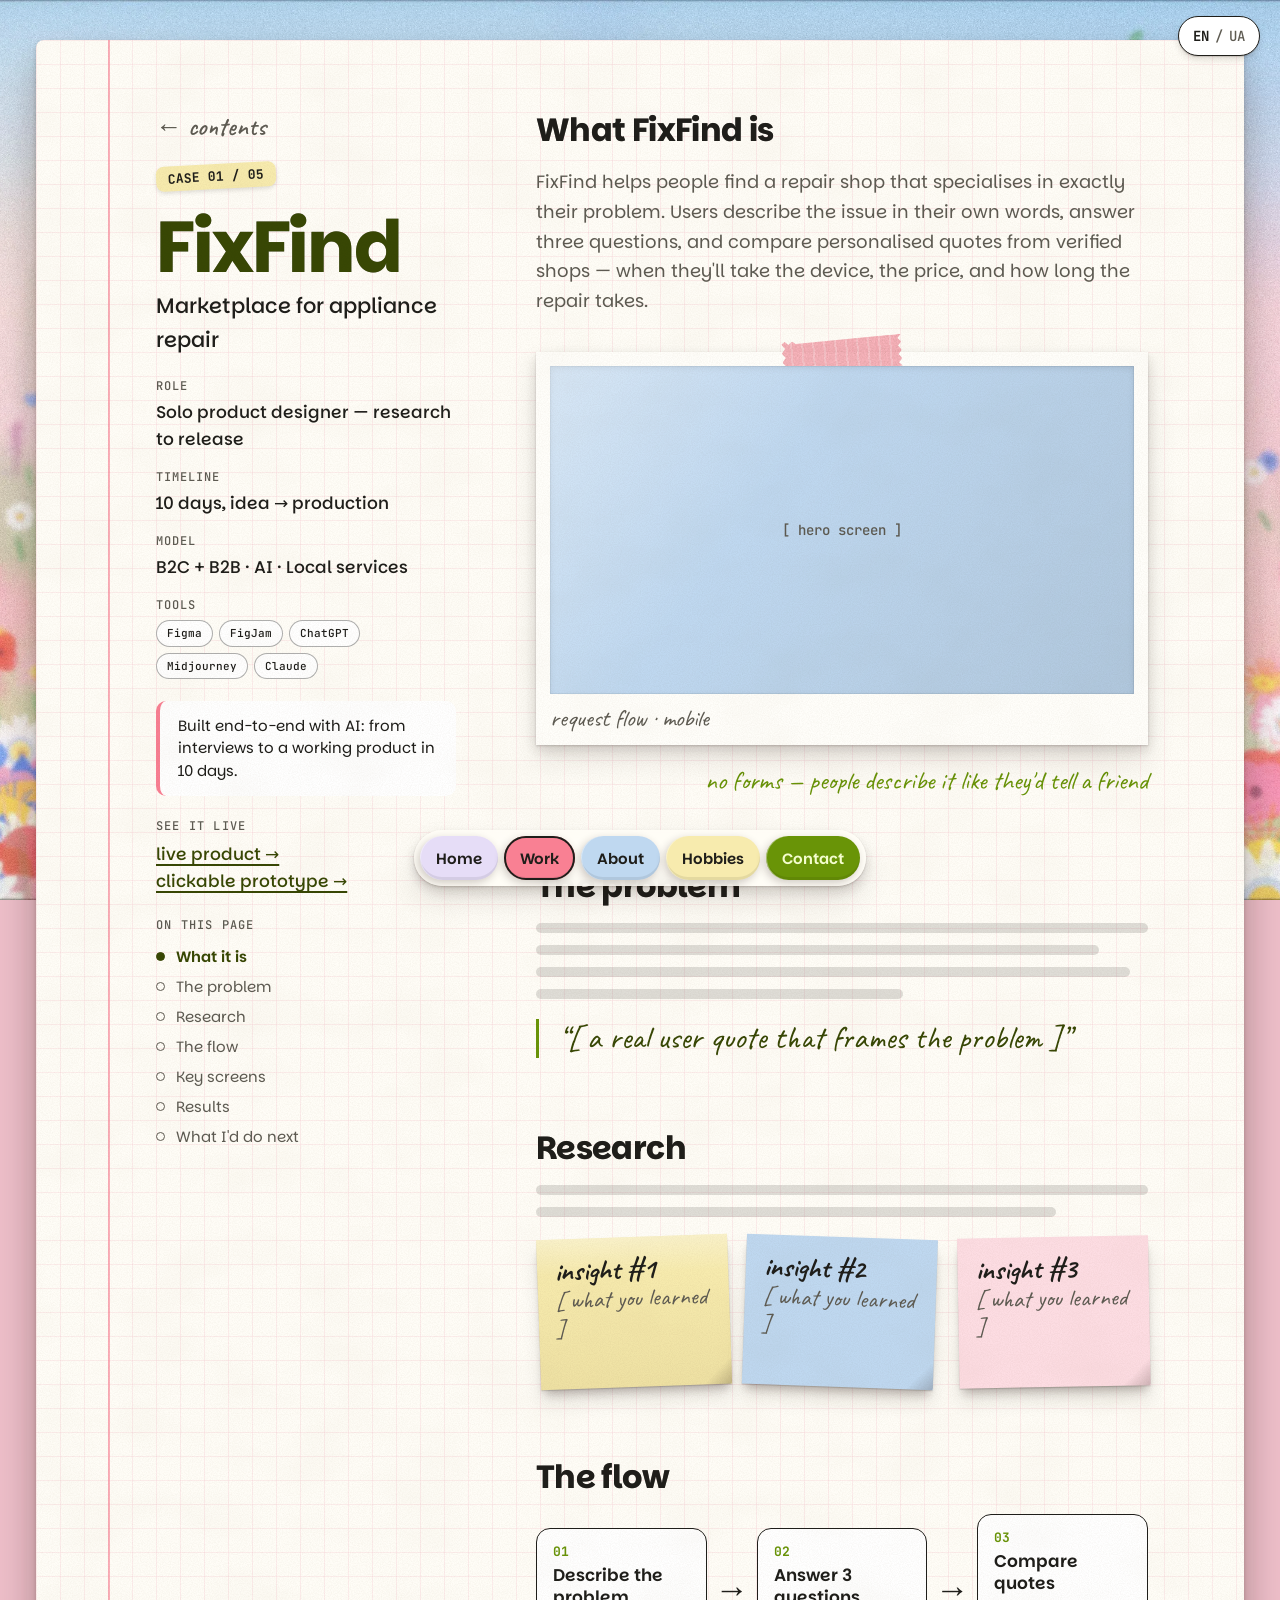
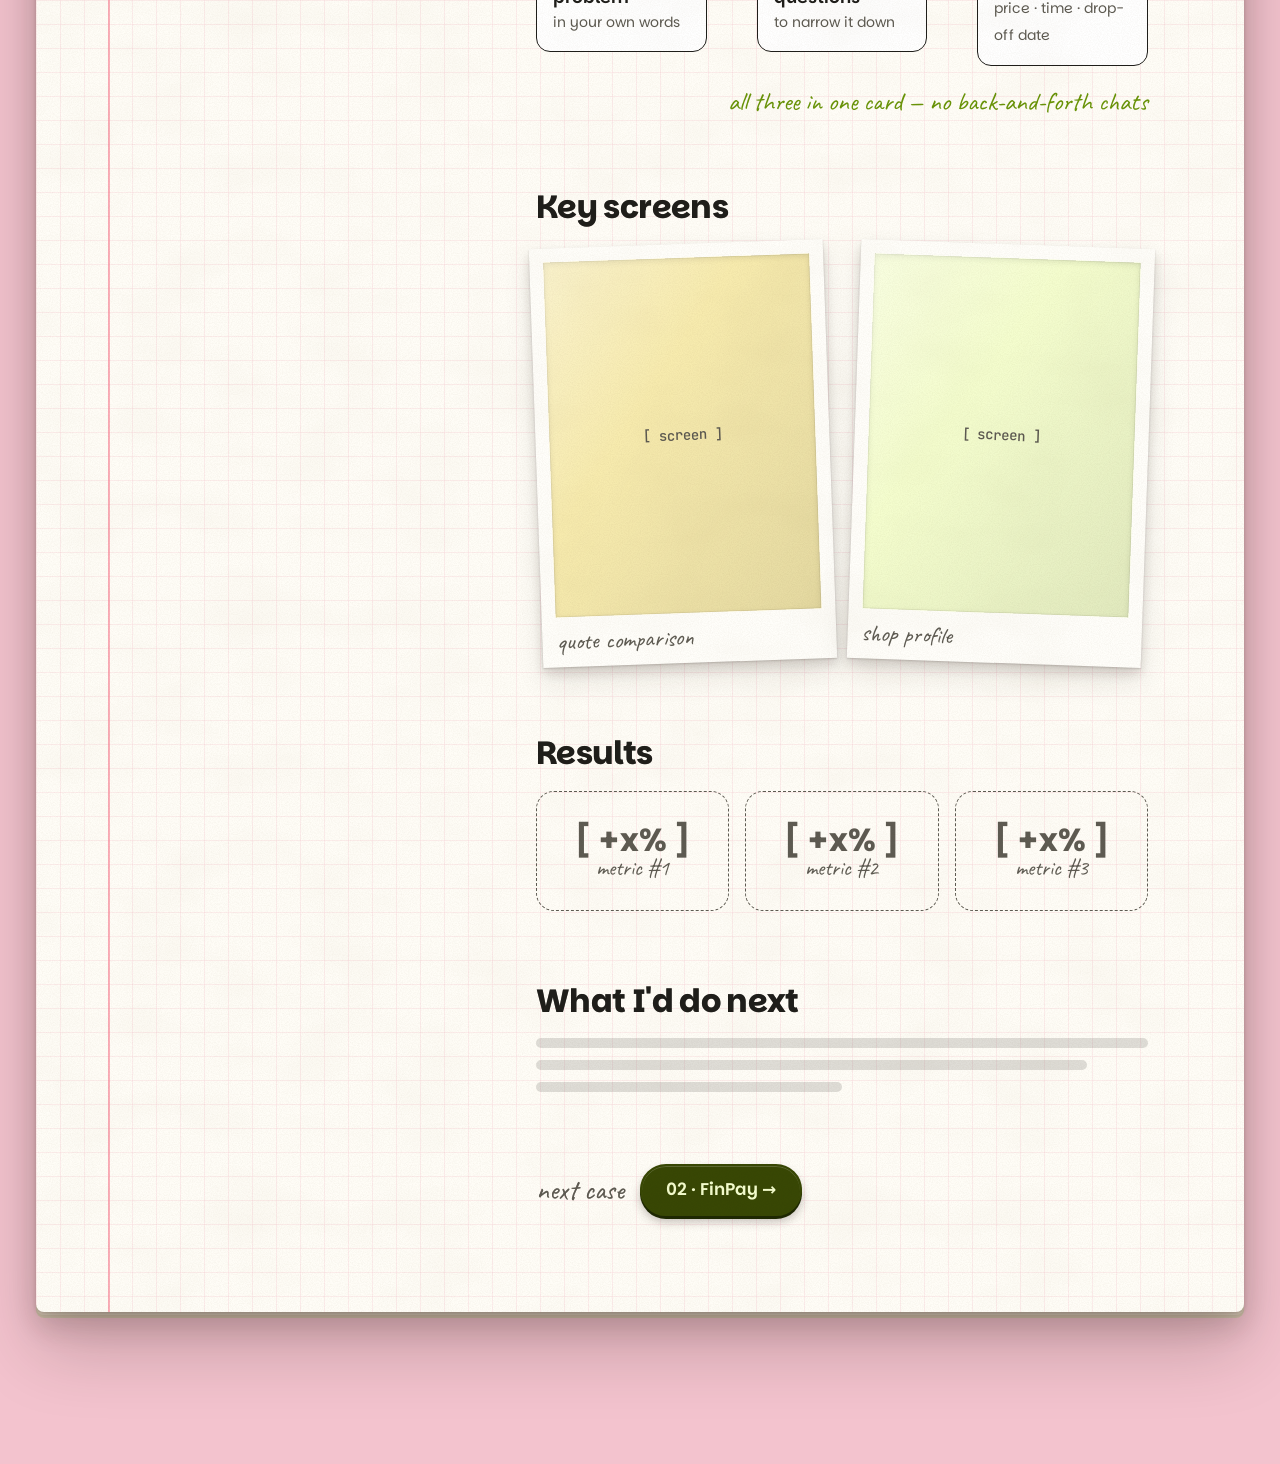
==== commit ddbe5114: "Turn the site into a page-flipping notebook - Each section (Home, Work, About, Hobbies, Contact) is " ====
--- a/cases/fixfind.html
+++ b/cases/fixfind.html
@@ -20,6 +20,7 @@
   </button>
   <nav aria-label="Sections">
     <ul class="tabs">
+      <li><a class="tab--home" href="../index.html#top" data-i18n="nav.home">Home</a></li>
       <li><a class="tab--work" href="../index.html#work" aria-current="true" data-i18n="nav.work">Work</a></li>
       <li><a class="tab--about" href="../index.html#about" data-i18n="nav.about">About</a></li>
       <li><a class="tab--hobbies" href="../index.html#hobbies" data-i18n="nav.hobbies">Hobbies</a></li>
--- a/css/style.css
+++ b/css/style.css
@@ -243,7 +243,7 @@
 .job__metric b { color: var(--grass); }
 .chips { display: flex; flex-wrap: wrap; gap: 6px; list-style: none; margin: 10px 0 0; padding: 0; }
 .chips li { padding: 5px 10px; border-radius: 999px; background: #fff; border: 1px solid rgba(31, 30, 26, .35); font: 500 11px/1.3 var(--f-mono); }
-.about__sticky { position: absolute; right: 56px; bottom: 56px; transform: rotate(4deg); }
+.about__sticky { position: absolute; right: 32px; bottom: 40px; max-width: 200px; transform: rotate(4deg); }
 
 /* ---------- Hobbies: flip polaroids ---------- */
 .flip { perspective: 1200px; width: 228px; position: relative; }
@@ -269,10 +269,10 @@
 .flip .polaroid, .flip .photo { width: 100%; }
 .flip button:focus-visible { outline: 3px solid var(--grass); outline-offset: 6px; }
 .hobbies__big { width: 300px; transform: rotate(-4deg); margin-top: 40px; }
-.hobbies__grid { position: relative; height: 640px; }
+.hobbies__grid { position: relative; height: 600px; }
 .hobbies__grid .flip:nth-child(1) { position: absolute; left: 0; top: 8px; transform: rotate(3deg); }
 .hobbies__grid .flip:nth-child(2) { position: absolute; left: 260px; top: 40px; transform: rotate(-4deg); }
-.hobbies__grid .flip:nth-child(3) { position: absolute; left: 96px; top: 340px; transform: rotate(-2deg); }
+.hobbies__grid .flip:nth-child(3) { position: absolute; left: 96px; top: 318px; transform: rotate(-2deg); }
 .hobbies__ask { position: absolute; right: 16px; bottom: 64px; max-width: 210px; transform: rotate(5deg); }
 .hobbies__ask b { font-size: 25px; white-space: nowrap; }
 
@@ -428,7 +428,8 @@
   .section:first-child { padding-top: 72px; }
   .case-wrap { padding-top: 72px; }
   .lang { top: 14px; right: 14px; }
-  .tabs a { padding: 0 12px; font-size: 14px; }
+  .tabs { gap: 3px; padding: 5px; max-width: calc(100vw - 16px); }
+  .tabs a { padding: 0 9px; height: 40px; font-size: 13px; }
   .actions .btn { flex: 1 1 100%; }
   .row { padding: 14px 8px; gap: 10px; flex-wrap: wrap; }
   .row__leader, .row__go { display: none; }
@@ -448,3 +449,270 @@
   .flip__inner { transition: none; }
 }
 @keyframes loader-fade { to { opacity: 0; visibility: hidden; } }
+
+/* ==========================================================
+   Realism layer — paper, light and depth
+   ========================================================== */
+:root {
+  --grain: url("data:image/svg+xml;utf8,<svg xmlns='http://www.w3.org/2000/svg' width='220' height='220'><filter id='n' x='0' y='0' width='100%' height='100%'><feTurbulence type='fractalNoise' baseFrequency='.9' numOctaves='2' stitchTiles='stitch'/><feColorMatrix values='0 0 0 0 .36  0 0 0 0 .3  0 0 0 0 .22  0 0 0 .6 -.2'/></filter><rect width='100%' height='100%' filter='url(%23n)'/></svg>");
+  --fibers: url("data:image/svg+xml;utf8,<svg xmlns='http://www.w3.org/2000/svg' width='600' height='600'><filter id='f' x='0' y='0' width='100%' height='100%'><feTurbulence type='fractalNoise' baseFrequency='.012 .02' numOctaves='3' stitchTiles='stitch'/><feColorMatrix values='0 0 0 0 .5  0 0 0 0 .42  0 0 0 0 .3  0 0 0 .45 -.2'/></filter><rect width='100%' height='100%' filter='url(%23f)'/></svg>");
+  --shadow-sm: 0 1px 1px rgba(40, 25, 20, .16), 0 3px 6px rgba(40, 25, 20, .14);
+  --shadow-md: 0 1px 2px rgba(40, 25, 20, .18), 0 6px 12px rgba(40, 25, 20, .14), 0 14px 28px rgba(40, 25, 20, .10);
+  --shadow-lg: 0 2px 4px rgba(40, 25, 20, .2), 0 14px 28px rgba(40, 25, 20, .18), 0 36px 70px rgba(40, 25, 20, .22);
+}
+
+/* light falling on the desk: soft vignette over the meadow */
+body::after {
+  content: ""; position: fixed; inset: 0; z-index: -1; pointer-events: none;
+  background:
+    radial-gradient(120% 90% at 30% 20%, rgba(255, 250, 235, .18), transparent 55%),
+    radial-gradient(130% 110% at 50% 50%, transparent 55%, rgba(60, 30, 40, .22) 100%);
+}
+
+/* the notebook: visible stack of page edges + cover thickness */
+.spread {
+  box-shadow:
+    0 1px 0 #f1e8d9, 0 2px 0 #d9cdb9, 0 3px 0 #f6eee0, 0 4px 0 #d2c5ae, 0 5px 0 #efe5d3,
+    0 6px 0 #c9bba3,
+    0 10px 14px rgba(40, 25, 20, .22), 0 24px 40px rgba(40, 25, 20, .22), 0 50px 90px rgba(40, 25, 20, .20);
+}
+.sheet { box-shadow: var(--shadow-lg), 0 3px 0 #e8dcc8, 0 6px 0 #d6c9b2; }
+
+/* paper: grain, uneven tone, light from top-left, shading into the gutter */
+.page::before, .page::after, .sheet::after {
+  content: ""; position: absolute; inset: 0; pointer-events: none; z-index: 5;
+}
+.page::before, .sheet::after {
+  background-image: var(--fibers), var(--grain);
+  background-size: 600px 600px, 220px 220px;
+  mix-blend-mode: multiply; opacity: .26;
+}
+.page::after {
+  background:
+    linear-gradient(115deg, rgba(255, 255, 255, .30), rgba(255, 255, 255, 0) 38%, rgba(60, 35, 25, .05) 100%);
+}
+.page--left::after {
+  background:
+    linear-gradient(90deg, rgba(0, 0, 0, 0) 78%, rgba(60, 35, 25, .08) 96%, rgba(60, 35, 25, .15) 100%),
+    linear-gradient(115deg, rgba(255, 255, 255, .30), rgba(255, 255, 255, 0) 38%, rgba(60, 35, 25, .05) 100%);
+}
+.page--right::after {
+  background:
+    linear-gradient(270deg, rgba(0, 0, 0, 0) 78%, rgba(60, 35, 25, .08) 96%, rgba(60, 35, 25, .15) 100%),
+    linear-gradient(115deg, rgba(255, 255, 255, .30), rgba(255, 255, 255, 0) 38%, rgba(60, 35, 25, .05) 100%);
+}
+.page--right::after { background-position: 0 0; transform: scaleX(-1); }
+.page--right::after { display: block; }
+/* the fold itself: crease highlight + deeper valley */
+.spread::after {
+  width: 44px;
+  background:
+    linear-gradient(90deg, transparent, rgba(60, 35, 25, .12) 45%, rgba(255, 255, 255, .30) 50%, rgba(60, 35, 25, .12) 55%, transparent);
+}
+/* printed grid sits under the grain, slightly irregular */
+.paper { background-size: 24px 24px, 24px 24px; }
+
+/* Polaroids: paper edge, gloss on the print, lift on hover */
+.polaroid {
+  background-color: #fffefa;
+  box-shadow: var(--shadow-md);
+  transition: transform .35s var(--ease-out), box-shadow .35s var(--ease-out);
+}
+.polaroid .photo, .polaroid .preview__shot { position: relative; box-shadow: inset 0 0 0 1px rgba(0, 0, 0, .06), inset 0 2px 6px rgba(0, 0, 0, .10); }
+.polaroid .photo::after, .polaroid .preview__shot::after {
+  content: ""; position: absolute; inset: 0; pointer-events: none;
+  background: linear-gradient(125deg, rgba(255, 255, 255, .38) 0%, rgba(255, 255, 255, 0) 38%, rgba(0, 0, 0, .08) 100%);
+}
+.hero__photo:hover, .screens .polaroid:hover, .hobbies__big:hover .polaroid { box-shadow: 0 2px 3px rgba(40,25,20,.18), 0 14px 26px rgba(40,25,20,.18), 0 30px 50px rgba(40,25,20,.16); }
+.flip:hover .polaroid { box-shadow: 0 2px 3px rgba(40,25,20,.18), 0 16px 30px rgba(40,25,20,.20); }
+
+/* Washi tape: translucent, torn ends, subtle texture */
+.tape {
+  height: 32px; width: 120px;
+  background-image: var(--grain), repeating-linear-gradient(90deg, rgba(255, 255, 255, .0) 0 9px, rgba(255, 255, 255, .22) 9px 11px);
+  background-color: rgba(249, 128, 147, .62);
+  background-blend-mode: multiply, normal;
+  box-shadow: 0 1px 2px rgba(40, 25, 20, .18);
+  clip-path: polygon(0 8%, 3% 0, 6% 10%, 9% 0, 12% 9%, 100% 0, 97% 12%, 100% 24%, 97% 36%, 100% 50%, 97% 62%, 100% 76%, 97% 88%, 100% 100%, 12% 92%, 9% 100%, 6% 90%, 3% 100%, 0 92%, 3% 78%, 0 64%, 3% 50%, 0 36%, 3% 22%);
+  opacity: .92;
+}
+.tape--blue { background-color: rgba(191, 216, 240, .75); }
+.tape--butter { background-color: rgba(247, 225, 140, .75); }
+
+/* Sticky notes: paper gradient, glue strip, lifted corner */
+.sticky {
+  background-image: linear-gradient(180deg, rgba(255, 255, 255, .35) 0, rgba(255, 255, 255, 0) 24%, rgba(120, 90, 20, .07) 100%);
+  box-shadow: 0 1px 1px rgba(40,25,20,.18), 0 8px 10px -4px rgba(40,25,20,.28), 0 14px 18px rgba(40,25,20,.10);
+  transition: transform .3s var(--ease-out), box-shadow .3s var(--ease-out);
+}
+.sticky:not(.hero__sticky):not(.about__sticky):not(.hobbies__ask) { position: relative; }
+.sticky::after {
+  content: ""; position: absolute; right: 0; bottom: 0; width: 26px; height: 26px; pointer-events: none;
+  background: linear-gradient(315deg, rgba(40, 25, 20, .22) 0%, rgba(40, 25, 20, 0) 55%);
+  border-bottom-right-radius: 2px;
+}
+.insights .sticky, .hero__sticky, .about__sticky, .hobbies__ask { transform-origin: 50% 0; }
+
+/* Buttons feel pressable */
+.btn--solid { box-shadow: 0 1px 0 rgba(255,255,255,.18) inset, 0 3px 0 #1e2802, 0 6px 10px rgba(40,25,20,.25); }
+.btn--solid:hover { box-shadow: 0 1px 0 rgba(255,255,255,.18) inset, 0 5px 0 #1e2802, 0 10px 16px rgba(40,25,20,.28); }
+.btn--solid:active { transform: translateY(2px); box-shadow: 0 1px 0 rgba(255,255,255,.18) inset, 0 1px 0 #1e2802, 0 2px 4px rgba(40,25,20,.25); }
+
+/* Index tabs: card-stock edge + stitched shadow */
+.tabs a { box-shadow: -2px 3px 8px rgba(40, 25, 20, .22), inset 1px 0 0 rgba(255, 255, 255, .4), inset 0 -3px 0 rgba(0, 0, 0, .08); }
+
+/* Ink on paper: tiny bleed so text doesn't look screen-sharp */
+.page h1, .page h2, .page h3, .sheet h1, .sheet h2, .sheet h3 { text-shadow: 0 0 .5px rgba(31, 30, 26, .55); }
+.hand { text-shadow: 0 0 .6px rgba(31, 30, 26, .35); }
+
+@media (max-width: 900px) {
+  .page--left::after, .page--right::after { background: linear-gradient(115deg, rgba(255,255,255,.28), rgba(255,255,255,0) 38%, rgba(60,35,25,.05) 100%); transform: none; }
+}
+@media (prefers-reduced-motion: reduce) { .polaroid, .sticky { transition: none; } }
+
+
+/* ==========================================================
+   Sticker collage, binder clips, running headers
+   ========================================================== */
+:root {
+  --clip-l: url("data:image/svg+xml;utf8,<svg xmlns='http://www.w3.org/2000/svg' width='64' height='90' viewBox='0 0 64 90'><defs><linearGradient id='g' x1='0' y1='0' x2='1' y2='0'><stop offset='0' stop-color='%23dfe2e6'/><stop offset='.5' stop-color='%23f8f9fb'/><stop offset='1' stop-color='%23a4a9b1'/></linearGradient></defs><ellipse cx='42' cy='86' rx='20' ry='3' fill='rgba(0,0,0,.25)'/><path d='M22 36 C 10 30 3 38 3 45 C 3 52 10 60 22 54' fill='none' stroke='%237d838b' stroke-width='3.6' stroke-linecap='round'/><path d='M22 36 C 11 31 5 38 5 45' fill='none' stroke='%23e6e8eb' stroke-width='1.2' stroke-linecap='round'/><polygon points='20,32 62,8 62,82 20,58' fill='url(%23g)' stroke='%236f757d' stroke-width='1.8' stroke-linejoin='round'/><polygon points='27,37 41,29 41,61 27,53' fill='rgba(255,255,255,.65)'/><polygon points='52,14 60,10 60,80 52,76' fill='rgba(0,0,0,.12)'/></svg>");
+  --clip-r: url("data:image/svg+xml;utf8,<svg xmlns='http://www.w3.org/2000/svg' width='64' height='90' viewBox='0 0 64 90'><defs><linearGradient id='g' x1='1' y1='0' x2='0' y2='0'><stop offset='0' stop-color='%23dfe2e6'/><stop offset='.5' stop-color='%23f8f9fb'/><stop offset='1' stop-color='%23a4a9b1'/></linearGradient></defs><ellipse cx='22' cy='86' rx='20' ry='3' fill='rgba(0,0,0,.25)'/><path d='M42 36 C 54 30 61 38 61 45 C 61 52 54 60 42 54' fill='none' stroke='%237d838b' stroke-width='3.6' stroke-linecap='round'/><path d='M42 36 C 53 31 59 38 59 45' fill='none' stroke='%23e6e8eb' stroke-width='1.2' stroke-linecap='round'/><polygon points='44,32 2,8 2,82 44,58' fill='url(%23g)' stroke='%236f757d' stroke-width='1.8' stroke-linejoin='round'/><polygon points='37,37 23,29 23,61 37,53' fill='rgba(255,255,255,.65)'/><polygon points='12,14 4,10 4,80 12,76' fill='rgba(0,0,0,.12)'/></svg>");
+}
+
+/* binder clips holding the notebook (wide screens only — they would overflow narrower ones) */
+.spread::before {
+  content: ""; position: absolute; top: 0; bottom: 0; left: -50px; right: -50px; z-index: 7; pointer-events: none;
+  background:
+    var(--clip-l) left top 62% / 84px 118px no-repeat,
+    var(--clip-r) right top 82% / 84px 118px no-repeat;
+  filter: drop-shadow(2px 4px 4px rgba(40, 25, 20, .28));
+}
+@media (max-width: 1419px) { .spread::before { display: none; } }
+
+/* running header: name left, "Portfolio 2026" right, thin rule under */
+.page { padding-top: 84px; }
+.runhead {
+  position: absolute; z-index: 6; left: 56px; right: 56px; top: 26px; padding-bottom: 9px;
+  border-bottom: 1px solid rgba(31, 30, 26, .38);
+  font: 500 12px/1 var(--f-mono); letter-spacing: .08em; color: var(--ink-2);
+}
+.runhead--right { text-align: right; }
+@media (max-width: 900px) { .runhead--right { display: none; } .page { padding-top: 76px; } .page--right { padding-top: 40px; } }
+
+/* ---- die-cut text stickers (flat, bold) ---- */
+.collage { list-style: none; margin: 8px 0 0; padding: 4px 2px 6px; display: flex; flex-wrap: wrap; justify-content: center; align-items: center; gap: 4px 0; }
+.stk {
+  --c-bg: var(--blush); --c-fg: var(--ink);
+  margin: -2px -3px; position: relative;
+  transform: rotate(var(--r, 0deg));
+  transition: transform .28s var(--ease-out);
+  filter: drop-shadow(2px 0 0 #fff) drop-shadow(-2px 0 0 #fff) drop-shadow(0 2px 0 #fff) drop-shadow(0 -2px 0 #fff) drop-shadow(0 3px 4px rgba(40, 25, 20, .30));
+  cursor: default;
+}
+.stk > span {
+  display: grid; place-items: center; text-align: center;
+  background: var(--c-bg); color: var(--c-fg);
+  font: 700 12px/1.05 var(--f-sans); text-transform: uppercase; letter-spacing: .05em;
+  background-image: linear-gradient(135deg, rgba(255, 255, 255, .28), rgba(255, 255, 255, 0) 45%);
+}
+.stk:hover { transform: rotate(0deg) translateY(-5px) scale(1.08); z-index: 3; }
+.stk--pill > span { padding: 9px 15px; border-radius: 999px; }
+.stk--tag > span { padding: 9px 13px; border-radius: 7px; }
+.stk--ribbon > span { padding: 10px 22px; clip-path: polygon(0 0, 100% 0, 95% 50%, 100% 100%, 0 100%, 5% 50%); }
+.stk--round > span { width: 70px; height: 70px; border-radius: 50%; padding: 6px; font-size: 11px; }
+.stk--burst > span { width: 86px; height: 86px; padding: 14px; font-size: 10.5px; clip-path: polygon(50.0% 0.0%, 56.4% 9.5%, 65.5% 2.4%, 68.6% 13.5%, 79.4% 9.5%, 79.0% 21.0%, 90.5% 20.6%, 86.5% 31.4%, 97.6% 34.5%, 90.5% 43.6%, 100.0% 50.0%, 90.5% 56.4%, 97.6% 65.5%, 86.5% 68.6%, 90.5% 79.4%, 79.0% 79.0%, 79.4% 90.5%, 68.6% 86.5%, 65.5% 97.6%, 56.4% 90.5%, 50.0% 100.0%, 43.6% 90.5%, 34.5% 97.6%, 31.4% 86.5%, 20.6% 90.5%, 21.0% 79.0%, 9.5% 79.4%, 13.5% 68.6%, 2.4% 65.5%, 9.5% 56.4%, 0.0% 50.0%, 9.5% 43.6%, 2.4% 34.5%, 13.5% 31.4%, 9.5% 20.6%, 21.0% 21.0%, 20.6% 9.5%, 31.4% 13.5%, 34.5% 2.4%, 43.6% 9.5%); }
+.c1 { --c-bg: var(--blush); --c-fg: #3b0f1a; }
+.c2 { --c-bg: var(--pistachio); --c-fg: var(--melon); }
+.c3 { --c-bg: var(--butter); --c-fg: var(--ink); }
+.c4 { --c-bg: #C9B6F0; --c-fg: #3c2278; }
+.c5 { --c-bg: var(--clip-blue); --c-fg: #17395f; }
+.c6 { --c-bg: var(--grass); --c-fg: var(--melon); }
+.c7 { --c-bg: #F4B27C; --c-fg: #4a2208; }
+.c8 { --c-bg: var(--ink); --c-fg: var(--melon); }
+.also { margin: 6px 0 0; font: 500 11px/1.55 var(--f-mono); color: var(--ink-2); }
+
+/* ---- watercolour decor stickers ---- */
+.stk-img {
+  position: absolute; z-index: 4; width: var(--w, 100px); height: auto;
+  transform: rotate(var(--r, 0deg)); transform-origin: 50% 60%;
+  filter: drop-shadow(0 2px 2px rgba(40, 25, 20, .18));
+  transition: transform .3s var(--ease-out), filter .3s var(--ease-out);
+}
+.stk-img:hover { transform: rotate(calc(var(--r, 0deg) + 5deg)) translateY(-5px) scale(1.06); filter: drop-shadow(0 10px 8px rgba(40, 25, 20, .22)); }
+@media (max-width: 900px) { .stk-img { display: none; } }
+@media (prefers-reduced-motion: reduce) { .stk, .stk-img { transition: none; } }
+
+/* ==========================================================
+   Notebook stage: one spread at a time, tabs turn the page
+   ========================================================== */
+.tab--home { background: var(--lilac); }
+
+/* corner turn buttons (stage mode only) */
+.turn { display: none; }
+
+/* below 1101px: single flow, only the active section is shown, soft fade between them */
+html.js main > .section:not(.is-active) { display: none; }
+html.js main > .section.is-active { animation: sec-in .35s var(--ease-out); }
+@keyframes sec-in { from { opacity: 0; transform: translateY(8px); } }
+
+@media (min-width: 1101px) {
+  html.js, html.js body { height: 100%; overflow: hidden; }
+  html.js main {
+    position: fixed; inset: 0; z-index: 1;
+    padding: 12px 24px 0 24px; --stage-r: 24px; --stage-b: 0px;
+    padding-right: var(--stage-r); padding-bottom: var(--stage-b);
+    display: grid; place-items: center; overflow: hidden;
+  }
+  html.js main > .section {
+    grid-area: 1 / 1; width: 1208px; padding: 0; margin: 0;
+    display: block !important; animation: none;
+    visibility: hidden; pointer-events: none;
+    transform: scale(var(--fit, 1)); transform-origin: center center;
+  }
+  html.js main > .section.is-active { visibility: visible; pointer-events: auto; z-index: 3; }
+  html.js main > .section.is-under { visibility: visible; z-index: 2; }
+  html.js .spread { height: 820px; margin: 0; }
+  html.js .page { height: 100%; min-height: 0; }
+  html.js .footer { display: none; }
+
+  /* page-turn: the moving leaf lives inside the spread that is leaving */
+  html.js .flip-fwd .spread, html.js .flip-back .spread { perspective: 4200px; background: transparent; }
+  html.js .flip-fwd .page--right, html.js .flip-back .page--left { visibility: hidden; }
+  .leaf {
+    position: absolute; top: 0; z-index: 12; height: calc(100% - 8px); width: calc(50% - 4px);
+    transform-style: preserve-3d; transition: transform .95s cubic-bezier(.5, .05, .2, 1);
+    pointer-events: none;
+  }
+  .leaf--fwd { left: 50%; transform-origin: left center; }
+  .leaf--back { left: 4px; transform-origin: right center; }
+  .leaf--fwd.go { transform: rotateY(-180deg); }
+  .leaf--back.go { transform: rotateY(180deg); }
+  .leaf__face { position: absolute; inset: 0; backface-visibility: hidden; -webkit-backface-visibility: hidden; overflow: hidden; }
+  .leaf__back { transform: rotateY(180deg); }
+  .leaf__face > .page { height: 100%; min-height: 0; position: absolute; inset: 0; width: 100%; }
+  .leaf .page::before { mix-blend-mode: normal; opacity: .12; }
+  .leaf__face::after {
+    content: ""; position: absolute; inset: 0; pointer-events: none; opacity: 0;
+    background: linear-gradient(90deg, rgba(40, 25, 20, .0), rgba(40, 25, 20, .32));
+  }
+  .leaf--back .leaf__face::after { background: linear-gradient(270deg, rgba(40, 25, 20, .0), rgba(40, 25, 20, .32)); }
+  .leaf.go .leaf__face::after { animation: leaf-shade .95s ease-in-out; }
+  @keyframes leaf-shade { 0% { opacity: 0; } 45% { opacity: 1; } 100% { opacity: 0; } }
+
+  /* corner turn buttons */
+  .turn {
+    display: grid; place-items: center; position: absolute; z-index: 9; bottom: 22px;
+    width: 46px; height: 46px; border: 0; border-radius: 50%; cursor: pointer;
+    background: #fff; color: var(--ink); font: 700 26px/1 var(--f-sans); padding: 0 0 4px;
+    box-shadow: var(--shadow-sm);
+    transition: transform .2s var(--ease-out), background-color .2s, color .2s;
+  }
+  .turn[hidden] { display: none; }
+  .turn--next { right: 26px; }
+  .turn--prev { left: 26px; }
+  .turn:hover { transform: scale(1.1); background: var(--grass); color: var(--melon); }
+  html.js .flip-fwd .turn, html.js .flip-back .turn { visibility: hidden; }
+}
+@media (min-width: 1101px) and (min-width: 1420px) { html.js main { --stage-r: 128px; } }
+@media (min-width: 1101px) and (max-width: 1419px) { html.js main { --stage-b: 88px; } }
+@media (prefers-reduced-motion: reduce) { html.js main > .section.is-active { animation: none; } }
